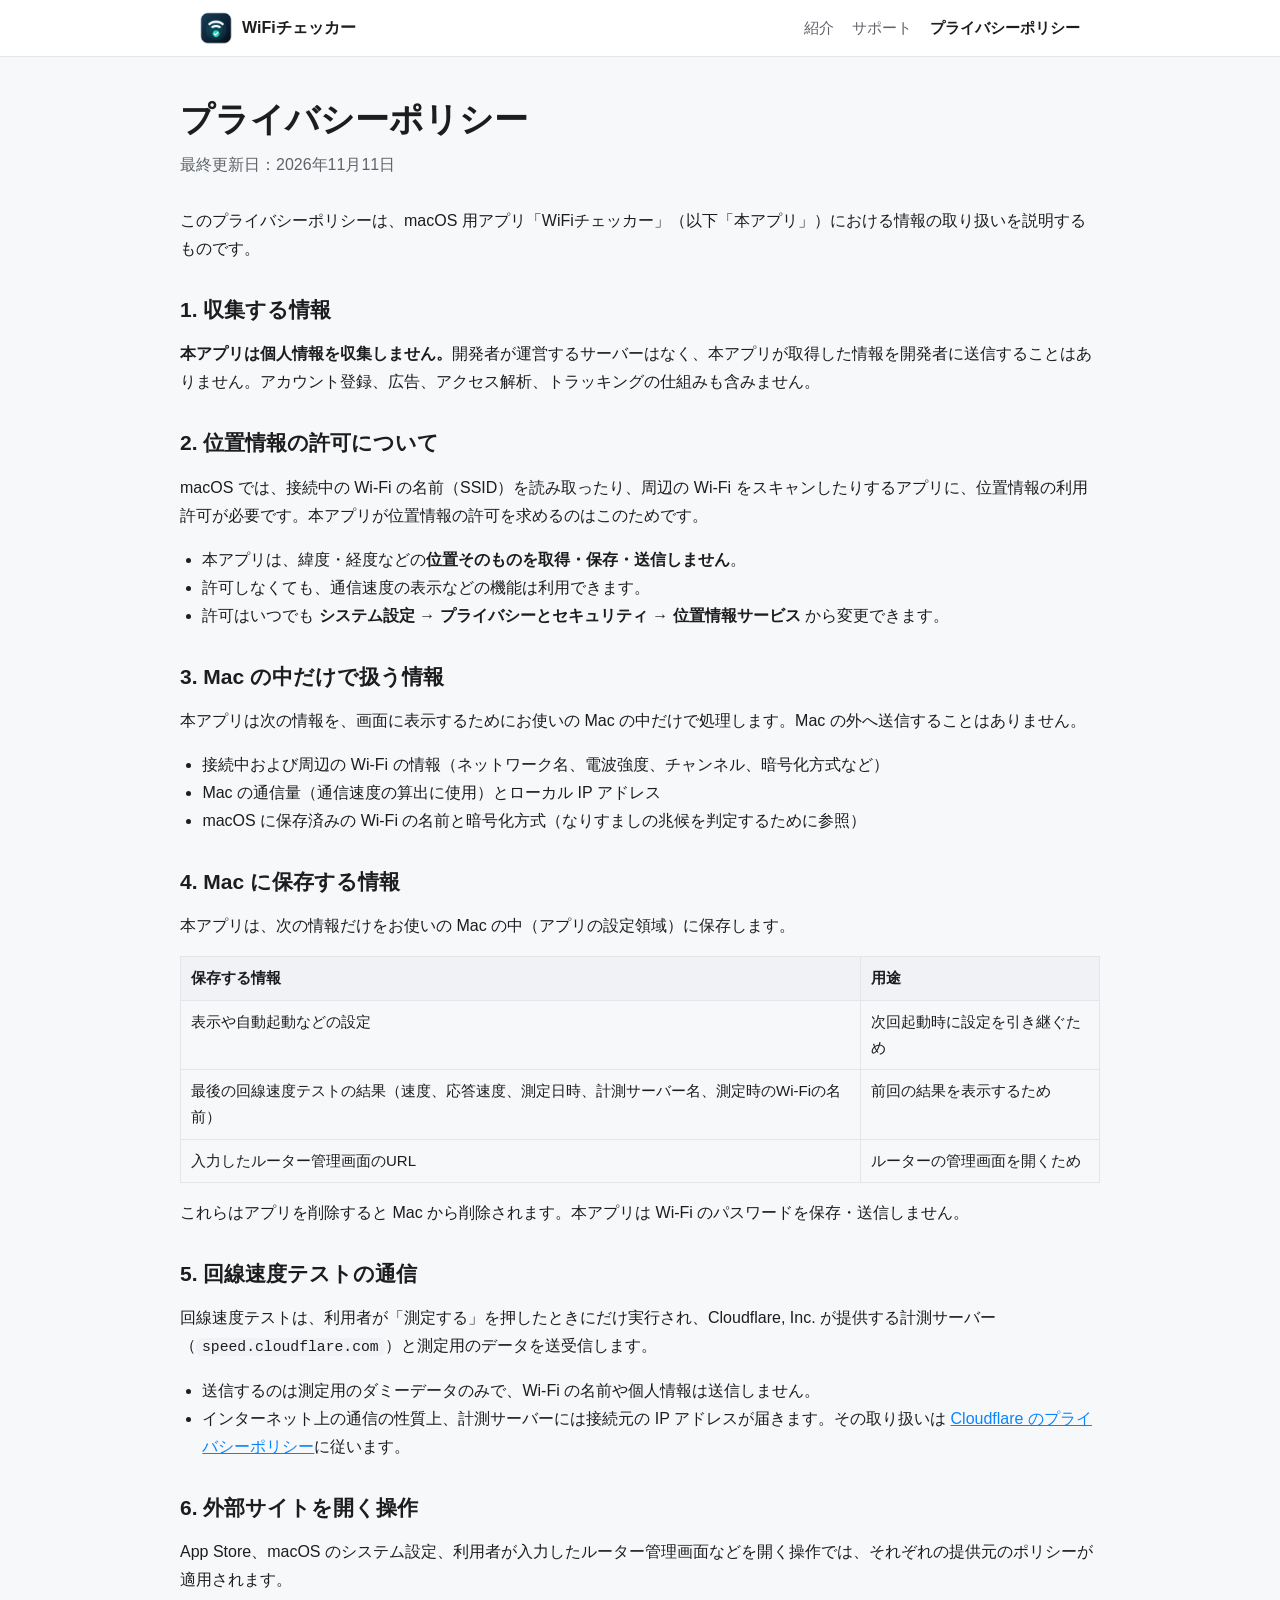
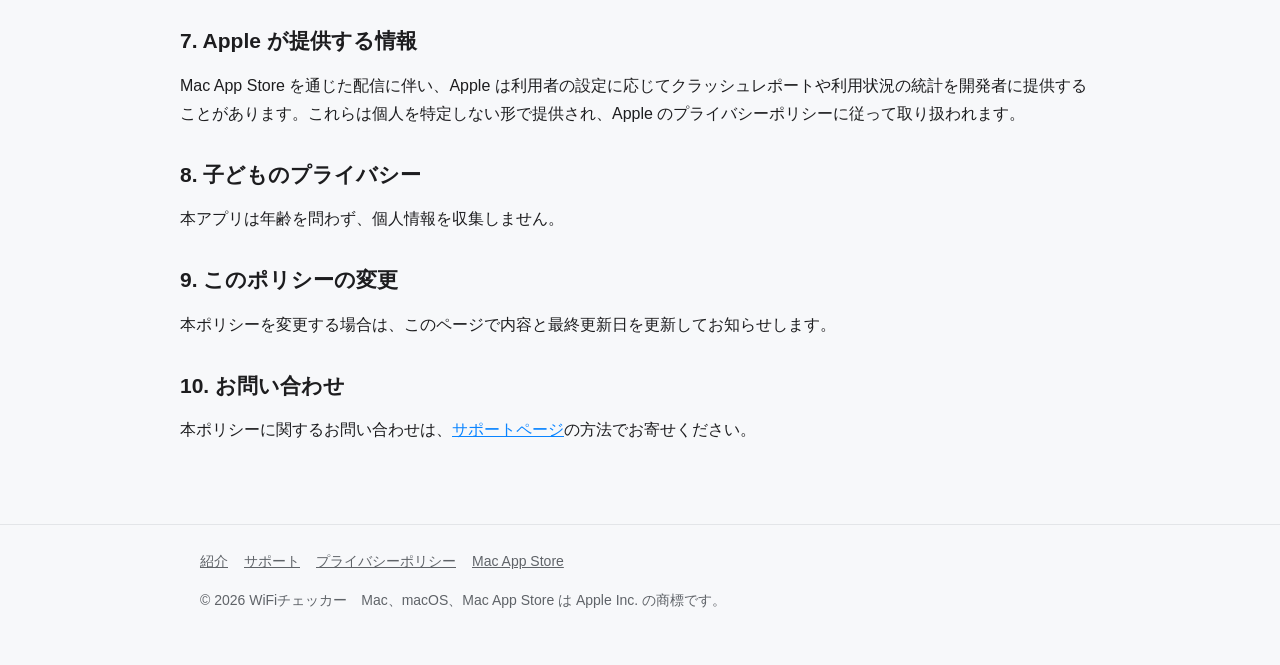
==== privacy.html @ 391fd977 "Add WiFiチェッカー support site (intro, support FAQ, privacy policy) Co-Authored-By: Claude Opus 5.5 <nor" ====
<!doctype html>
<html lang="ja">
<head>
  <meta charset="utf-8">
  <meta name="viewport" content="width=device-width, initial-scale=1">
  <title>プライバシーポリシー｜WiFiチェッカー（Mac）</title>
  <meta name="description" content="WiFiチェッカー（Mac）のプライバシーポリシー。個人情報は収集しません。位置情報の許可の用途、Mac内に保存するデータ、回線速度テストの通信先について説明します。">
  <link rel="canonical" href="https://cyoro01-wq.github.io/wifichecker-support/privacy.html">
  <link rel="icon" type="image/png" sizes="32x32" href="images/favicon-32.png">
  <link rel="apple-touch-icon" href="images/apple-touch-icon.png">
  <link rel="stylesheet" href="style.css">
  <meta property="og:type" content="article">
  <meta property="og:site_name" content="WiFiチェッカー">
  <meta property="og:locale" content="ja_JP">
  <meta property="og:title" content="プライバシーポリシー｜WiFiチェッカー（Mac）">
  <meta property="og:description" content="WiFiチェッカーは個人情報を収集しません。位置情報の用途とMac内に保存するデータについて。">
  <meta property="og:url" content="https://cyoro01-wq.github.io/wifichecker-support/privacy.html">
</head>
<body>
  <header class="site-header">
    <div class="wrap">
      <a class="brand" href="./"><img src="images/apple-touch-icon.png" alt="" width="32" height="32">WiFiチェッカー</a>
      <nav class="site-nav" aria-label="サイト内">
        <a href="./">紹介</a>
        <a href="support.html">サポート</a>
        <a href="privacy.html" aria-current="page">プライバシーポリシー</a>
      </nav>
    </div>
  </header>

  <main class="wrap doc">
    <h1>プライバシーポリシー</h1>
    <p class="updated">最終更新日：2026年11月11日</p>

    <p>このプライバシーポリシーは、macOS 用アプリ「WiFiチェッカー」（以下「本アプリ」）における情報の取り扱いを説明するものです。</p>

    <h2>1. 収集する情報</h2>
    <p><strong>本アプリは個人情報を収集しません。</strong>開発者が運営するサーバーはなく、本アプリが取得した情報を開発者に送信することはありません。アカウント登録、広告、アクセス解析、トラッキングの仕組みも含みません。</p>

    <h2>2. 位置情報の許可について</h2>
    <p>macOS では、接続中の Wi-Fi の名前（SSID）を読み取ったり、周辺の Wi-Fi をスキャンしたりするアプリに、位置情報の利用許可が必要です。本アプリが位置情報の許可を求めるのはこのためです。</p>
    <ul>
      <li>本アプリは、緯度・経度などの<strong>位置そのものを取得・保存・送信しません</strong>。</li>
      <li>許可しなくても、通信速度の表示などの機能は利用できます。</li>
      <li>許可はいつでも <strong>システム設定 → プライバシーとセキュリティ → 位置情報サービス</strong> から変更できます。</li>
    </ul>

    <h2>3. Mac の中だけで扱う情報</h2>
    <p>本アプリは次の情報を、画面に表示するためにお使いの Mac の中だけで処理します。Mac の外へ送信することはありません。</p>
    <ul>
      <li>接続中および周辺の Wi-Fi の情報（ネットワーク名、電波強度、チャンネル、暗号化方式など）</li>
      <li>Mac の通信量（通信速度の算出に使用）とローカル IP アドレス</li>
      <li>macOS に保存済みの Wi-Fi の名前と暗号化方式（なりすましの兆候を判定するために参照）</li>
    </ul>

    <h2>4. Mac に保存する情報</h2>
    <p>本アプリは、次の情報だけをお使いの Mac の中（アプリの設定領域）に保存します。</p>
    <table>
      <thead>
        <tr><th scope="col">保存する情報</th><th scope="col">用途</th></tr>
      </thead>
      <tbody>
        <tr><td>表示や自動起動などの設定</td><td>次回起動時に設定を引き継ぐため</td></tr>
        <tr><td>最後の回線速度テストの結果（速度、応答速度、測定日時、計測サーバー名、測定時のWi-Fiの名前）</td><td>前回の結果を表示するため</td></tr>
        <tr><td>入力したルーター管理画面のURL</td><td>ルーターの管理画面を開くため</td></tr>
      </tbody>
    </table>
    <p>これらはアプリを削除すると Mac から削除されます。本アプリは Wi-Fi のパスワードを保存・送信しません。</p>

    <h2>5. 回線速度テストの通信</h2>
    <p>回線速度テストは、利用者が「測定する」を押したときにだけ実行され、Cloudflare, Inc. が提供する計測サーバー（<code>speed.cloudflare.com</code>）と測定用のデータを送受信します。</p>
    <ul>
      <li>送信するのは測定用のダミーデータのみで、Wi-Fi の名前や個人情報は送信しません。</li>
      <li>インターネット上の通信の性質上、計測サーバーには接続元の IP アドレスが届きます。その取り扱いは <a href="https://www.cloudflare.com/ja-jp/privacypolicy/">Cloudflare のプライバシーポリシー</a>に従います。</li>
    </ul>

    <h2>6. 外部サイトを開く操作</h2>
    <p>App Store、macOS のシステム設定、利用者が入力したルーター管理画面などを開く操作では、それぞれの提供元のポリシーが適用されます。</p>

    <h2>7. Apple が提供する情報</h2>
    <p>Mac App Store を通じた配信に伴い、Apple は利用者の設定に応じてクラッシュレポートや利用状況の統計を開発者に提供することがあります。これらは個人を特定しない形で提供され、Apple のプライバシーポリシーに従って取り扱われます。</p>

    <h2>8. 子どものプライバシー</h2>
    <p>本アプリは年齢を問わず、個人情報を収集しません。</p>

    <h2>9. このポリシーの変更</h2>
    <p>本ポリシーを変更する場合は、このページで内容と最終更新日を更新してお知らせします。</p>

    <h2>10. お問い合わせ</h2>
    <p>本ポリシーに関するお問い合わせは、<a href="support.html#contact">サポートページ</a>の方法でお寄せください。</p>
  </main>

  <footer class="site-footer">
    <div class="wrap">
      <nav aria-label="フッター">
        <a href="./">紹介</a>
        <a href="support.html">サポート</a>
        <a href="privacy.html">プライバシーポリシー</a>
        <a href="https://apps.apple.com/jp/app/id6797778849">Mac App Store</a>
      </nav>
      <p>© 2026 WiFiチェッカー　Mac、macOS、Mac App Store は Apple Inc. の商標です。</p>
    </div>
  </footer>
</body>
</html>
---- style.css ----
:root {
  --bg: #f7f8fa;
  --surface: #ffffff;
  --text: #1d1d1f;
  --muted: #5f6368;
  --border: #e3e5e8;
  --accent: #0a84ff;
  --accent-text: #ffffff;
  --code-bg: #f0f2f5;
  color-scheme: light dark;
}

@media (prefers-color-scheme: dark) {
  :root {
    --bg: #0f1214;
    --surface: #181c1f;
    --text: #f2f2f4;
    --muted: #a1a6ad;
    --border: #2a2f34;
    --accent: #3d9bff;
    --accent-text: #ffffff;
    --code-bg: #22272c;
  }
}

* { box-sizing: border-box; }

html { -webkit-text-size-adjust: 100%; }

body {
  margin: 0;
  background: var(--bg);
  color: var(--text);
  font-family: -apple-system, BlinkMacSystemFont, "Hiragino Sans", "Hiragino Kaku Gothic ProN",
    "Noto Sans JP", "Yu Gothic", sans-serif;
  line-height: 1.75;
  font-size: 16px;
}

a { color: var(--accent); }

img { max-width: 100%; height: auto; display: block; }

.wrap { max-width: 920px; margin: 0 auto; padding: 0 20px; }

/* ヘッダー */
.site-header {
  border-bottom: 1px solid var(--border);
  background: var(--surface);
}
.site-header .wrap {
  display: flex;
  align-items: center;
  justify-content: space-between;
  gap: 16px;
  padding-top: 12px;
  padding-bottom: 12px;
  flex-wrap: wrap;
}
.brand {
  display: flex;
  align-items: center;
  gap: 10px;
  color: var(--text);
  text-decoration: none;
  font-weight: 700;
}
.brand img { width: 32px; height: 32px; border-radius: 8px; }
.site-nav { display: flex; gap: 18px; flex-wrap: wrap; }
.site-nav a { color: var(--muted); text-decoration: none; font-size: 15px; }
.site-nav a[aria-current="page"] { color: var(--text); font-weight: 700; }

/* ヒーロー */
.hero { padding: 56px 0 32px; text-align: center; }
.hero .app-icon { width: 128px; height: 128px; margin: 0 auto 20px; border-radius: 28px; }
.hero h1 { font-size: clamp(28px, 5vw, 40px); line-height: 1.3; margin: 0 0 12px; }
.hero .lead { color: var(--muted); font-size: 18px; margin: 0 auto 28px; max-width: 640px; }

.button {
  display: inline-block;
  background: var(--accent);
  color: var(--accent-text);
  text-decoration: none;
  font-weight: 700;
  padding: 12px 24px;
  border-radius: 12px;
}
.button:focus-visible, a:focus-visible { outline: 3px solid var(--accent); outline-offset: 3px; }
.note { color: var(--muted); font-size: 14px; margin-top: 10px; }

/* セクション */
section { padding: 32px 0; }
h2 { font-size: 24px; margin: 0 0 16px; line-height: 1.4; }
h3 { font-size: 18px; margin: 0 0 6px; line-height: 1.4; }

.screenshot {
  border-radius: 14px;
  border: 1px solid var(--border);
  margin: 0 auto;
}
figure { margin: 0 0 28px; }
figcaption { color: var(--muted); font-size: 14px; text-align: center; margin-top: 8px; }

.features {
  display: grid;
  grid-template-columns: repeat(auto-fit, minmax(240px, 1fr));
  gap: 16px;
  padding: 0;
  list-style: none;
  margin: 0;
}
.card {
  background: var(--surface);
  border: 1px solid var(--border);
  border-radius: 14px;
  padding: 18px 20px;
}
.card p { margin: 0; color: var(--muted); font-size: 15px; }

/* FAQ */
details {
  background: var(--surface);
  border: 1px solid var(--border);
  border-radius: 12px;
  padding: 14px 18px;
  margin-bottom: 10px;
}
summary { cursor: pointer; font-weight: 700; }
details p, details ul, details ol { margin: 10px 0 0; color: var(--muted); }

/* 本文ページ（プライバシーポリシー等） */
.doc { padding: 40px 0 24px; }
.doc h1 { font-size: clamp(26px, 4vw, 34px); margin: 0 0 8px; line-height: 1.35; }
.doc .updated { color: var(--muted); margin: 0 0 28px; }
.doc h2 { margin-top: 32px; font-size: 21px; }
.doc ul { padding-left: 1.4em; }

table { border-collapse: collapse; width: 100%; font-size: 15px; }
th, td { border: 1px solid var(--border); padding: 8px 10px; text-align: left; vertical-align: top; }
th { background: var(--code-bg); }

code { background: var(--code-bg); padding: 1px 6px; border-radius: 6px; font-size: 0.92em; }

/* フッター */
.site-footer {
  border-top: 1px solid var(--border);
  margin-top: 40px;
  padding: 24px 0 40px;
  color: var(--muted);
  font-size: 14px;
}
.site-footer nav { display: flex; gap: 16px; flex-wrap: wrap; margin-bottom: 8px; }
.site-footer a { color: var(--muted); }
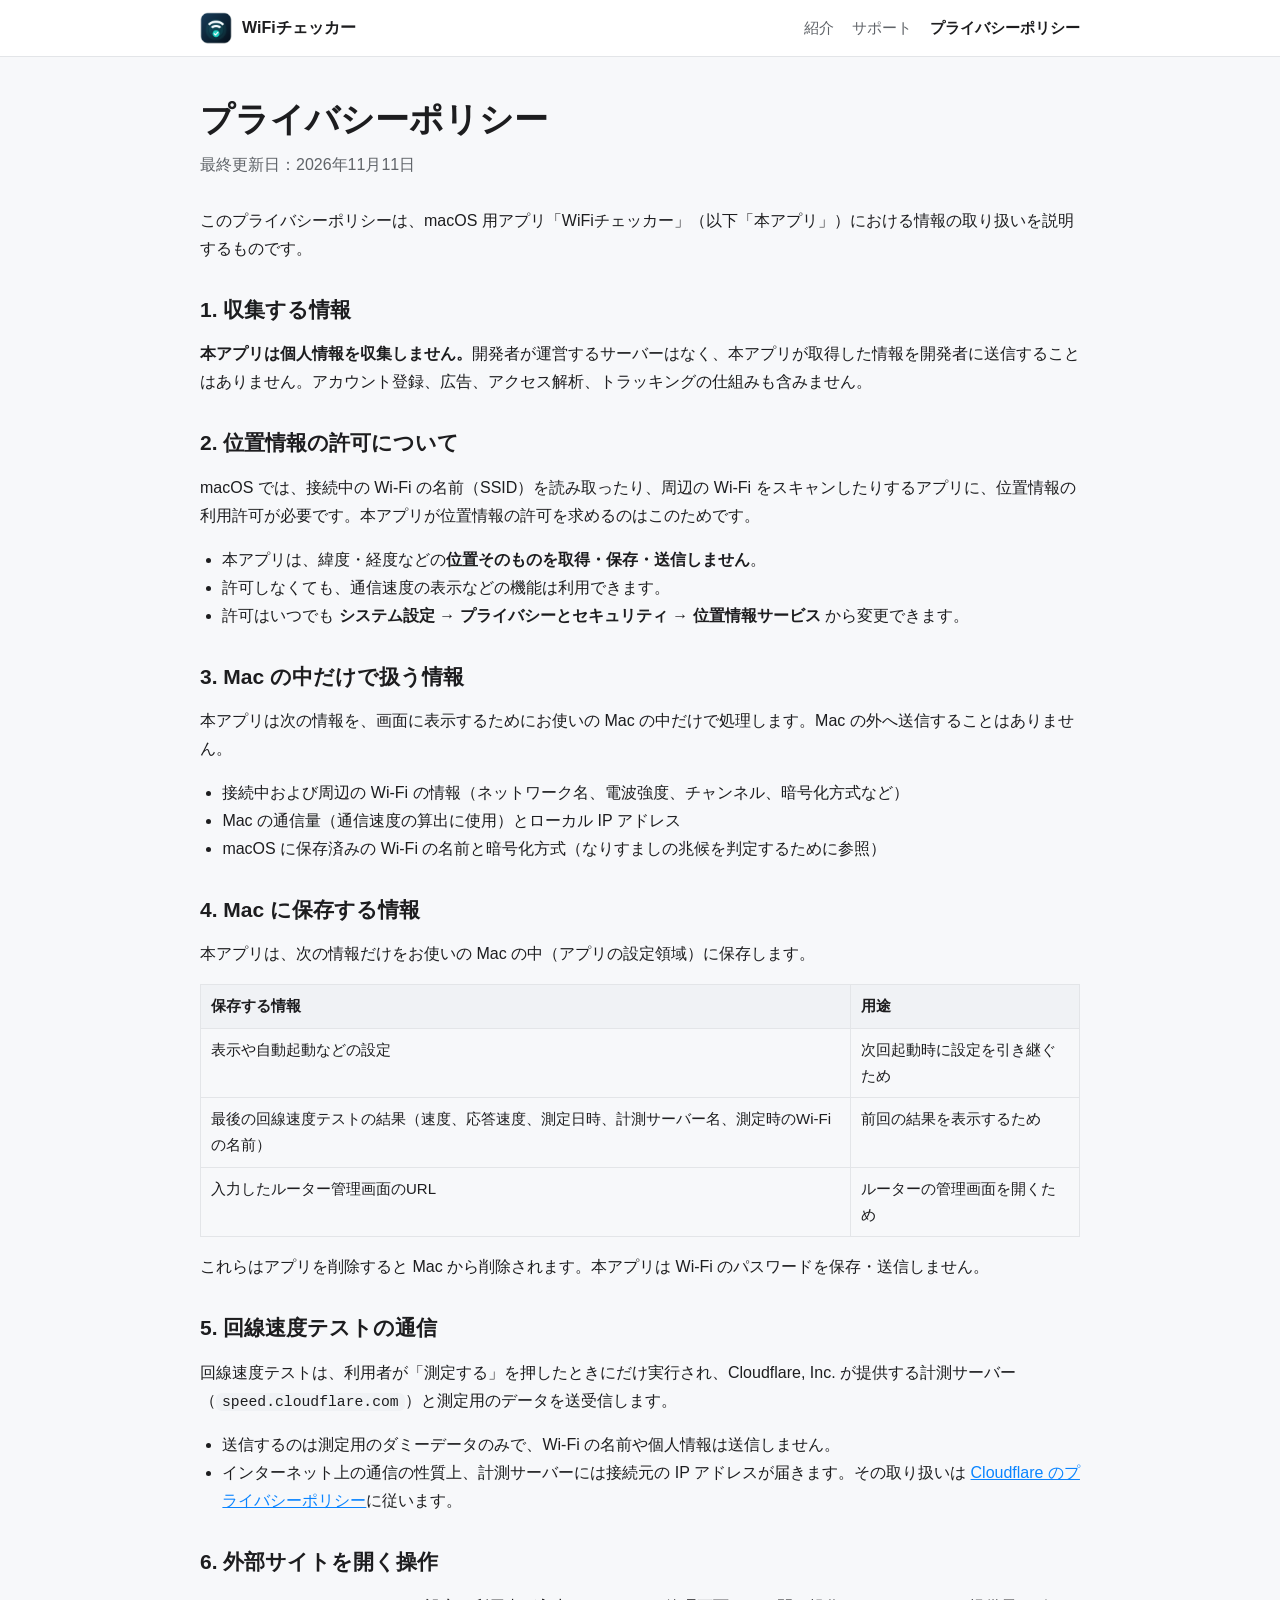
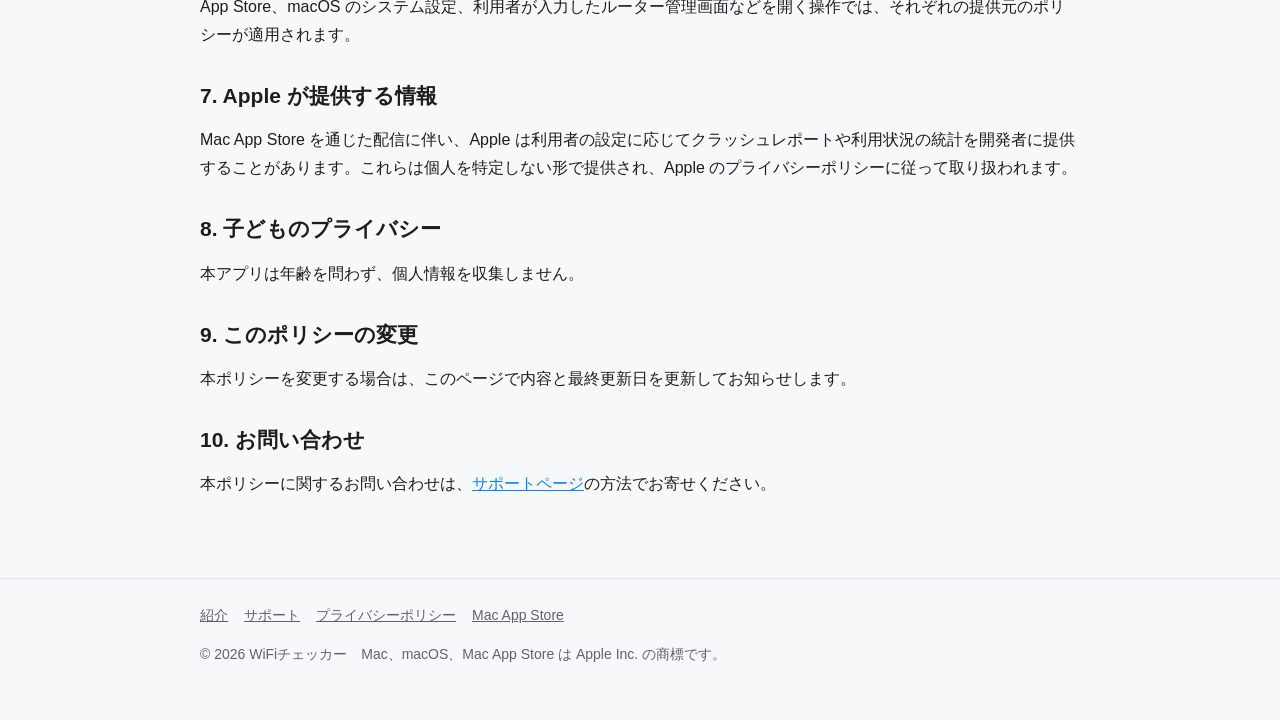
==== commit 94c23455: "Fix side padding on support/privacy pages and bust CSS cache Co-Authored-By: Claude Opus 5.5 <norepl" ====
--- a/privacy.html
+++ b/privacy.html
@@ -8,7 +8,7 @@
   <link rel="canonical" href="https://cyoro01-wq.github.io/wifichecker-support/privacy.html">
   <link rel="icon" type="image/png" sizes="32x32" href="images/favicon-32.png">
   <link rel="apple-touch-icon" href="images/apple-touch-icon.png">
-  <link rel="stylesheet" href="style.css">
+  <link rel="stylesheet" href="style.css?v=3">
   <meta property="og:type" content="article">
   <meta property="og:site_name" content="WiFiチェッカー">
   <meta property="og:locale" content="ja_JP">
--- a/style.css
+++ b/style.css
@@ -73,7 +73,9 @@
 /* ヒーロー */
 .hero { padding: 56px 0 32px; text-align: center; }
 .hero .app-icon { width: 128px; height: 128px; margin: 0 auto 20px; border-radius: 28px; }
-.hero h1 { font-size: clamp(28px, 5vw, 40px); line-height: 1.3; margin: 0 0 12px; }
+.hero h1 { font-size: clamp(26px, 5vw, 40px); line-height: 1.35; margin: 0 0 12px; }
+/* 日本語の見出しを語句の途中で折り返さない（「を、」だけが次行に残るのを防ぐ） */
+.phrase { display: inline-block; }
 .hero .lead { color: var(--muted); font-size: 18px; margin: 0 auto 28px; max-width: 640px; }
 
 .button {
@@ -129,7 +131,8 @@
 details p, details ul, details ol { margin: 10px 0 0; color: var(--muted); }
 
 /* 本文ページ（プライバシーポリシー等） */
-.doc { padding: 40px 0 24px; }
+/* .wrap の左右余白を打ち消さないよう、上下だけを指定する */
+.doc { padding-top: 40px; padding-bottom: 24px; }
 .doc h1 { font-size: clamp(26px, 4vw, 34px); margin: 0 0 8px; line-height: 1.35; }
 .doc .updated { color: var(--muted); margin: 0 0 28px; }
 .doc h2 { margin-top: 32px; font-size: 21px; }
